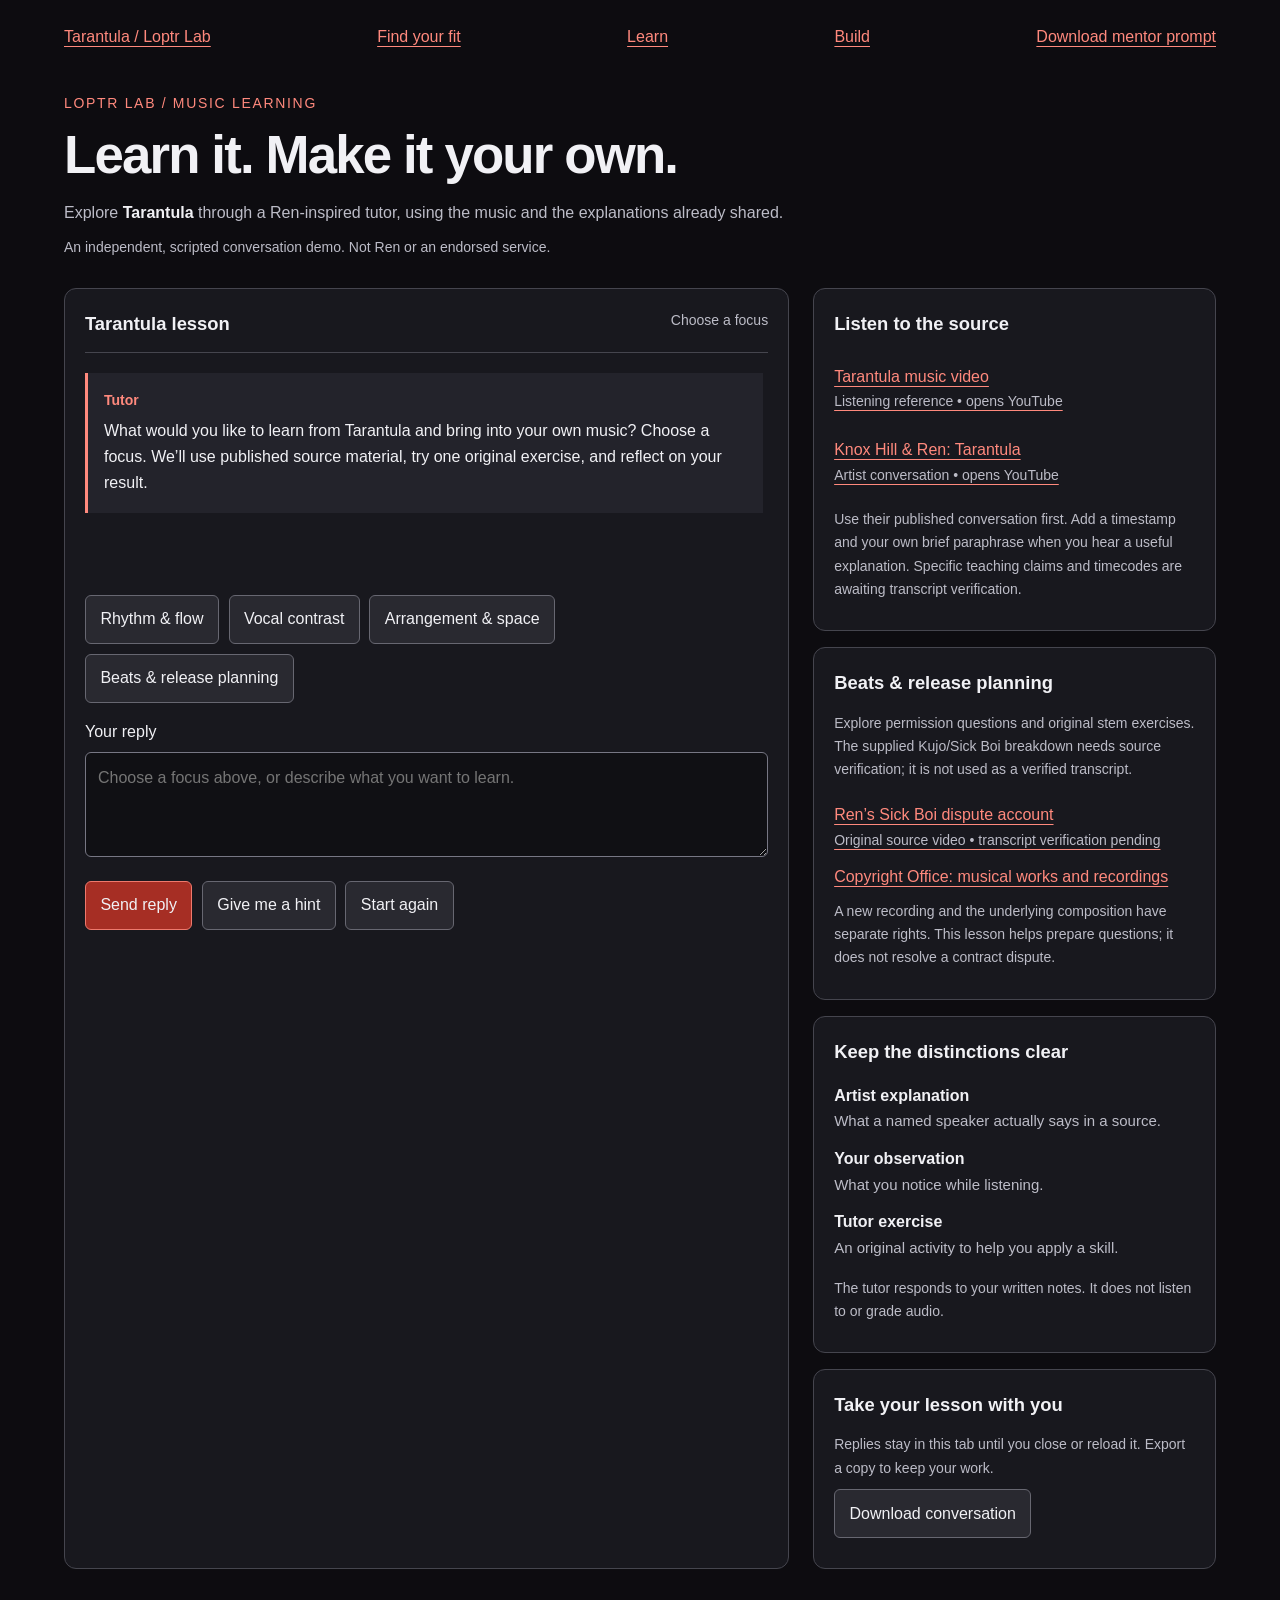
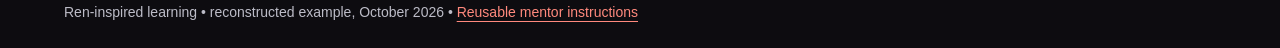
==== tutor.html @ 34925790 "Add Ren-inspired conversational tutor to existing Tarantula learning site" ====
<!doctype html>
<html lang="en"><head><meta charset="utf-8"><meta name="viewport" content="width=device-width,initial-scale=1"><title>Tarantula • Ren-inspired music tutor</title><link rel="stylesheet" href="tutor.css"><script src="tutor.js" defer></script></head>
<body><a class="skip" href="#conversation">Skip to lesson</a><main>
<nav aria-label="Project navigation"><a href="index.html">Tarantula / Loptr Lab</a><a href="index.html#find-fit">Find your fit</a><a href="index.html#learn">Learn</a><a href="index.html#build">Build</a><a href="mentor-prompt.md" download>Download mentor prompt</a></nav>
<header><p class="eyebrow">LOPTR LAB / MUSIC LEARNING</p><h1>Learn it. Make it your own.</h1><p>Explore <strong>Tarantula</strong> through a Ren-inspired tutor, using the music and the explanations already shared.</p><p class="small">An independent, scripted conversation demo. Not Ren or an endorsed service.</p></header>
<div class="layout"><section class="studio" aria-labelledby="lesson-title"><div class="lesson-head"><h2 id="lesson-title">Tarantula lesson</h2><span id="progress">Choose a focus</span></div>
<div id="conversation" role="log" aria-label="Tutor conversation" aria-live="polite" aria-relevant="additions" tabindex="0"></div>
<div id="choices" aria-label="Suggested responses"></div>
<form id="reply-form"><label for="reply">Your reply</label><textarea id="reply" rows="3" maxlength="1200" placeholder="Choose a focus above, or describe what you want to learn."></textarea><div class="controls"><button type="submit" id="send">Send reply</button><button type="button" id="hint">Give me a hint</button><button type="button" id="restart">Start again</button></div><p id="status" role="status" class="small"></p></form>
<noscript><p>Enable JavaScript for the guided conversation, or <a href="mentor-prompt.md">read the complete mentor prompt</a>.</p></noscript></section>
<aside><section><h2>Listen to the source</h2><a class="source" href="https://www.youtube.com/watch?v=0DTrjpIb4QI" target="_blank" rel="noopener">Tarantula music video <span>Listening reference • opens YouTube</span></a><a class="source" href="https://www.youtube.com/watch?v=8t4wisfnf4M" target="_blank" rel="noopener">Knox Hill &amp; Ren: Tarantula <span>Artist conversation • opens YouTube</span></a><p class="small">Use their published conversation first. Add a timestamp and your own brief paraphrase when you hear a useful explanation. Specific teaching claims and timecodes are awaiting transcript verification.</p></section>
<section><h2>Beats &amp; release planning</h2><p class="small">Explore permission questions and original stem exercises. The supplied Kujo/Sick Boi breakdown needs source verification; it is not used as a verified transcript.</p><a class="source" href="https://www.youtube-nocookie.com/embed/K72abdMZbGA" target="_blank" rel="noopener">Ren’s Sick Boi dispute account<span>Original source video • transcript verification pending</span></a><a href="https://www.copyright.gov/engage/musicians/" target="_blank" rel="noopener">Copyright Office: musical works and recordings</a><p class="small">A new recording and the underlying composition have separate rights. This lesson helps prepare questions; it does not resolve a contract dispute.</p></section><section><h2>Keep the distinctions clear</h2><dl><dt>Artist explanation</dt><dd>What a named speaker actually says in a source.</dd><dt>Your observation</dt><dd>What you notice while listening.</dd><dt>Tutor exercise</dt><dd>An original activity to help you apply a skill.</dd></dl><p class="small">The tutor responds to your written notes. It does not listen to or grade audio.</p></section>
<section><h2>Take your lesson with you</h2><p class="small">Replies stay in this tab until you close or reload it. Export a copy to keep your work.</p><button type="button" id="export">Download conversation</button><p id="export-status" role="status" class="small"></p></section></aside></div>
<footer>Ren-inspired learning • reconstructed example, October 2026 • <a href="mentor-prompt.md">Reusable mentor instructions</a></footer></main></body></html>
---- tutor.css ----
:root{color-scheme:dark;--bg:#0d0c10;--surface:#18181e;--line:#45454e;--text:#f1f1f5;--muted:#bcbcc7;--accent:#ff897d}*{box-sizing:border-box}body{margin:0;background:var(--bg);color:var(--text);font:1rem/1.65 -apple-system,BlinkMacSystemFont,'Segoe UI',sans-serif}main{max-width:1200px;margin:auto;padding:1.5rem}a{color:var(--accent);text-underline-offset:4px}nav{display:flex;flex-wrap:wrap;justify-content:space-between;gap:1rem}header{padding:2rem 0 1.2rem;max-width:780px}h1{font-size:clamp(2rem,5vw,3.3rem);line-height:1.12;letter-spacing:-.035em;margin:.6rem 0 1rem}h2{font-size:1.15rem;margin:0 0 .8rem}p{margin:.6rem 0;color:var(--muted)}strong{color:var(--text)}.eyebrow{color:var(--accent);font-size:.875rem;letter-spacing:.12em}.small{font-size:.875rem}.layout{display:grid;grid-template-columns:minmax(0,1.8fr) minmax(250px,1fr);gap:1.5rem}.studio,aside section{border:1px solid var(--line);background:var(--surface);border-radius:12px;padding:1.25rem;min-width:0}.lesson-head{display:flex;flex-wrap:wrap;gap:.5rem;justify-content:space-between;border-bottom:1px solid var(--line);margin-bottom:1rem}.lesson-head span{font-size:.875rem;color:var(--muted)}#conversation{display:flex;flex-direction:column;gap:1rem;max-height:510px;min-height:210px;overflow:auto;padding:.25rem .35rem .5rem 0;scroll-margin:1rem}.message{padding:1rem;border-left:3px solid var(--accent);background:#23232b;white-space:pre-wrap;overflow-wrap:anywhere}.message.student{background:#302024;border-color:#bb7371;align-self:flex-end;max-width:92%}.speaker{display:block;font-weight:650;font-size:.875rem;color:var(--accent);margin-bottom:.35rem}.student .speaker{color:#f4bcb7}#choices,.controls{display:flex;flex-wrap:wrap;gap:.6rem;margin:1rem 0}button{font:inherit;cursor:pointer;border-radius:6px;border:1px solid #676771;padding:.65rem .9rem;background:#292930;color:var(--text);min-height:44px}button:hover{background:#3a3035}#send{background:#a62e24;border-color:#ee796d}button:disabled{opacity:.6;cursor:default}label{display:block;margin-bottom:.4rem}textarea{width:100%;font:inherit;background:#101014;border:1px solid #777784;border-radius:6px;color:var(--text);padding:.75rem;resize:vertical}a:focus-visible,button:focus-visible,textarea:focus-visible,#conversation:focus-visible{outline:3px solid #ffc0b8;outline-offset:4px}aside{display:flex;flex-direction:column;gap:1rem}.source{display:block;padding:.75rem 0}.source span{display:block;color:var(--muted);font-size:.875rem}dt{font-weight:650;margin-top:.75rem}dd{margin:0;color:var(--muted);font-size:.9375rem}footer{margin-top:2rem;font-size:.875rem;color:var(--muted)}.skip{position:absolute;left:-9999px}.skip:focus{left:1rem;top:1rem;background:var(--bg);padding:1rem;z-index:2}@media(max-width:780px){main{padding:1rem}.layout{grid-template-columns:1fr}header{padding-top:1.2rem}#conversation{max-height:450px}.studio,aside section{padding:1rem}}
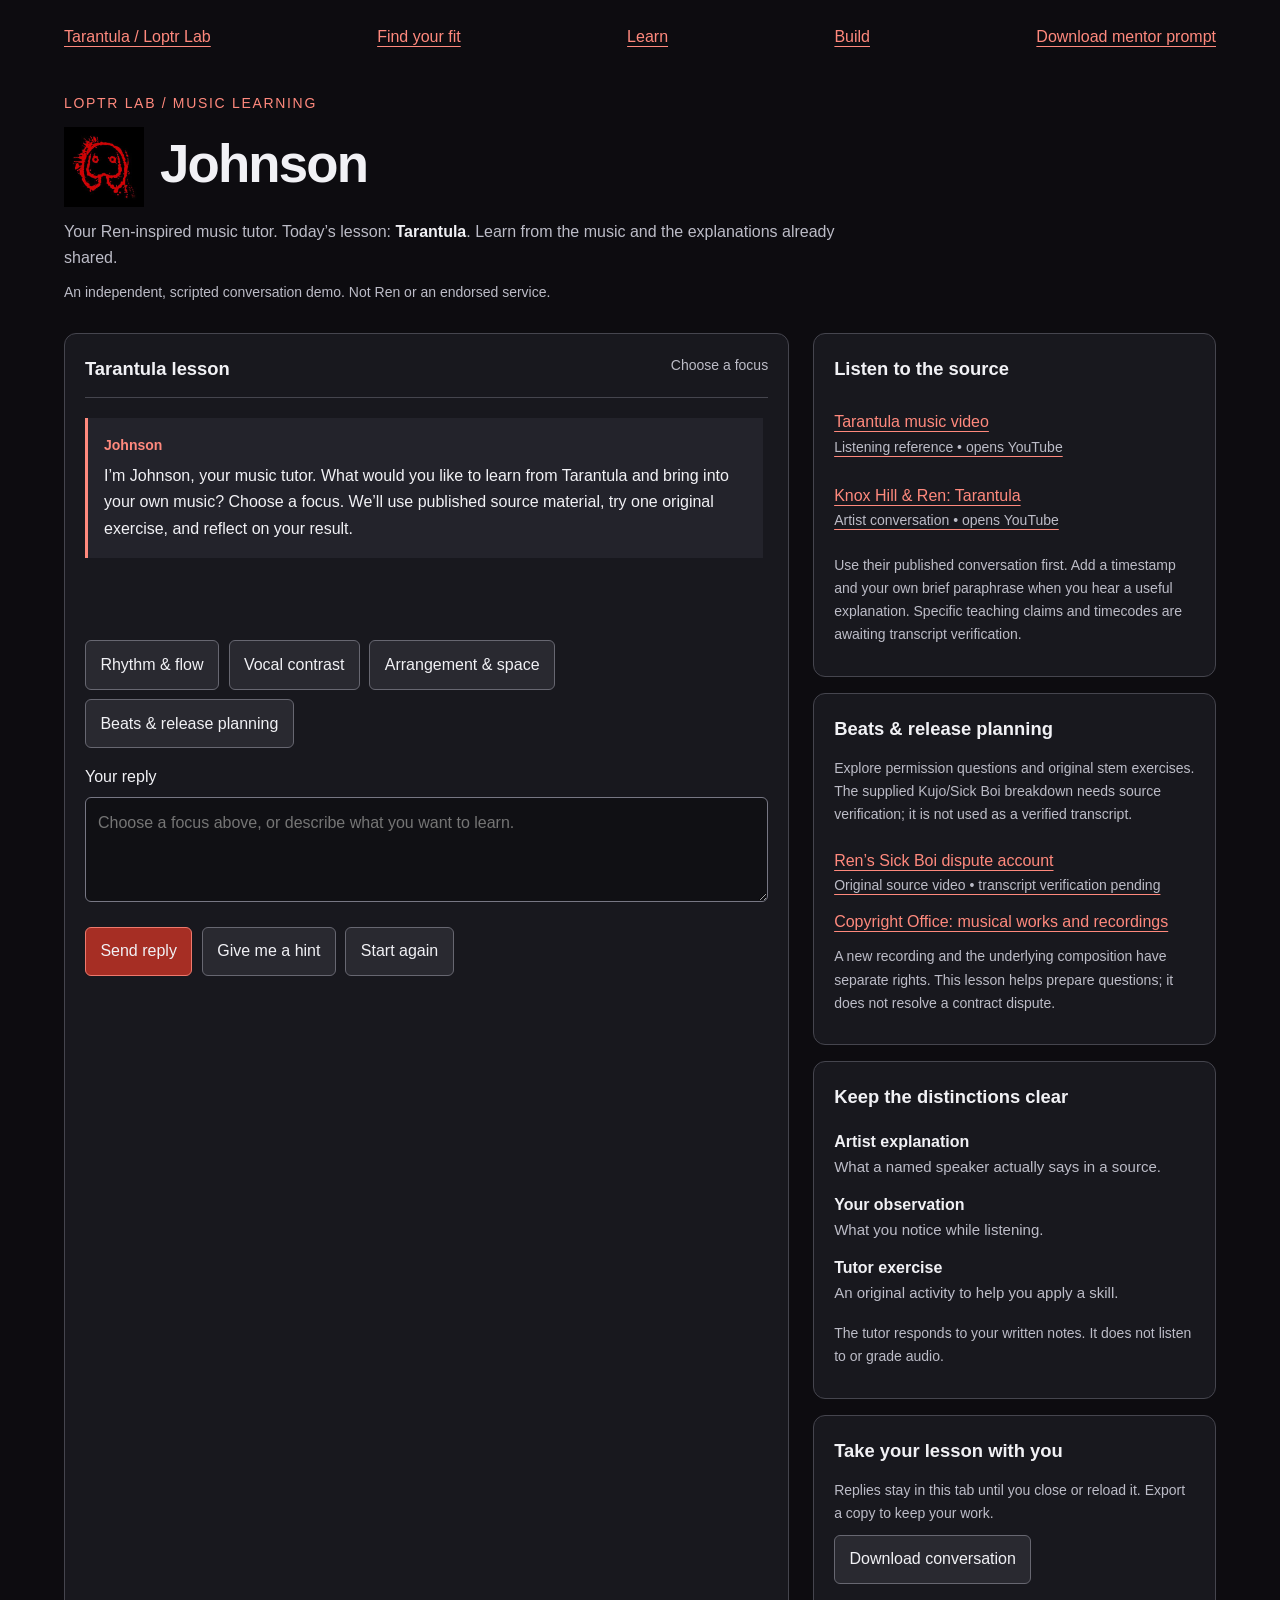
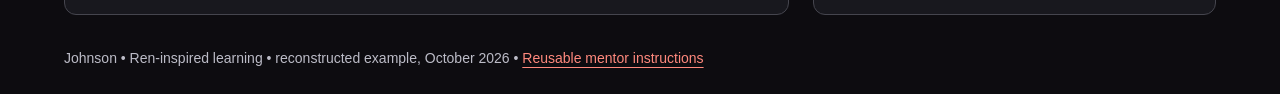
==== commit 62c2826b: "Name music tutor Johnson and add supplied rabbit emblem" ====
--- a/tutor.html
+++ b/tutor.html
@@ -1,14 +1,14 @@
 <!doctype html>
-<html lang="en"><head><meta charset="utf-8"><meta name="viewport" content="width=device-width,initial-scale=1"><title>Tarantula • Ren-inspired music tutor</title><link rel="stylesheet" href="tutor.css"><script src="tutor.js" defer></script></head>
+<html lang="en"><head><meta charset="utf-8"><meta name="viewport" content="width=device-width,initial-scale=1"><title>Johnson • Tarantula music lesson</title><link rel="stylesheet" href="tutor.css"><script src="tutor.js" defer></script></head>
 <body><a class="skip" href="#conversation">Skip to lesson</a><main>
 <nav aria-label="Project navigation"><a href="index.html">Tarantula / Loptr Lab</a><a href="index.html#find-fit">Find your fit</a><a href="index.html#learn">Learn</a><a href="index.html#build">Build</a><a href="mentor-prompt.md" download>Download mentor prompt</a></nav>
-<header><p class="eyebrow">LOPTR LAB / MUSIC LEARNING</p><h1>Learn it. Make it your own.</h1><p>Explore <strong>Tarantula</strong> through a Ren-inspired tutor, using the music and the explanations already shared.</p><p class="small">An independent, scripted conversation demo. Not Ren or an endorsed service.</p></header>
+<header><p class="eyebrow">LOPTR LAB / MUSIC LEARNING</p><div style="display:flex;align-items:center;gap:1rem;flex-wrap:wrap"><img src="assets/johnson.jpeg" alt="Johnson’s red rabbit emblem" width="80" height="80"><h1>Johnson</h1></div><p>Your Ren-inspired music tutor. Today’s lesson: <strong>Tarantula</strong>. Learn from the music and the explanations already shared.</p><p class="small">An independent, scripted conversation demo. Not Ren or an endorsed service.</p></header>
 <div class="layout"><section class="studio" aria-labelledby="lesson-title"><div class="lesson-head"><h2 id="lesson-title">Tarantula lesson</h2><span id="progress">Choose a focus</span></div>
-<div id="conversation" role="log" aria-label="Tutor conversation" aria-live="polite" aria-relevant="additions" tabindex="0"></div>
+<div id="conversation" role="log" aria-label="Conversation with Johnson" aria-live="polite" aria-relevant="additions" tabindex="0"></div>
 <div id="choices" aria-label="Suggested responses"></div>
 <form id="reply-form"><label for="reply">Your reply</label><textarea id="reply" rows="3" maxlength="1200" placeholder="Choose a focus above, or describe what you want to learn."></textarea><div class="controls"><button type="submit" id="send">Send reply</button><button type="button" id="hint">Give me a hint</button><button type="button" id="restart">Start again</button></div><p id="status" role="status" class="small"></p></form>
 <noscript><p>Enable JavaScript for the guided conversation, or <a href="mentor-prompt.md">read the complete mentor prompt</a>.</p></noscript></section>
 <aside><section><h2>Listen to the source</h2><a class="source" href="https://www.youtube.com/watch?v=0DTrjpIb4QI" target="_blank" rel="noopener">Tarantula music video <span>Listening reference • opens YouTube</span></a><a class="source" href="https://www.youtube.com/watch?v=8t4wisfnf4M" target="_blank" rel="noopener">Knox Hill &amp; Ren: Tarantula <span>Artist conversation • opens YouTube</span></a><p class="small">Use their published conversation first. Add a timestamp and your own brief paraphrase when you hear a useful explanation. Specific teaching claims and timecodes are awaiting transcript verification.</p></section>
 <section><h2>Beats &amp; release planning</h2><p class="small">Explore permission questions and original stem exercises. The supplied Kujo/Sick Boi breakdown needs source verification; it is not used as a verified transcript.</p><a class="source" href="https://www.youtube-nocookie.com/embed/K72abdMZbGA" target="_blank" rel="noopener">Ren’s Sick Boi dispute account<span>Original source video • transcript verification pending</span></a><a href="https://www.copyright.gov/engage/musicians/" target="_blank" rel="noopener">Copyright Office: musical works and recordings</a><p class="small">A new recording and the underlying composition have separate rights. This lesson helps prepare questions; it does not resolve a contract dispute.</p></section><section><h2>Keep the distinctions clear</h2><dl><dt>Artist explanation</dt><dd>What a named speaker actually says in a source.</dd><dt>Your observation</dt><dd>What you notice while listening.</dd><dt>Tutor exercise</dt><dd>An original activity to help you apply a skill.</dd></dl><p class="small">The tutor responds to your written notes. It does not listen to or grade audio.</p></section>
 <section><h2>Take your lesson with you</h2><p class="small">Replies stay in this tab until you close or reload it. Export a copy to keep your work.</p><button type="button" id="export">Download conversation</button><p id="export-status" role="status" class="small"></p></section></aside></div>
-<footer>Ren-inspired learning • reconstructed example, October 2026 • <a href="mentor-prompt.md">Reusable mentor instructions</a></footer></main></body></html>
+<footer>Johnson • Ren-inspired learning • reconstructed example, October 2026 • <a href="mentor-prompt.md">Reusable mentor instructions</a></footer></main></body></html>
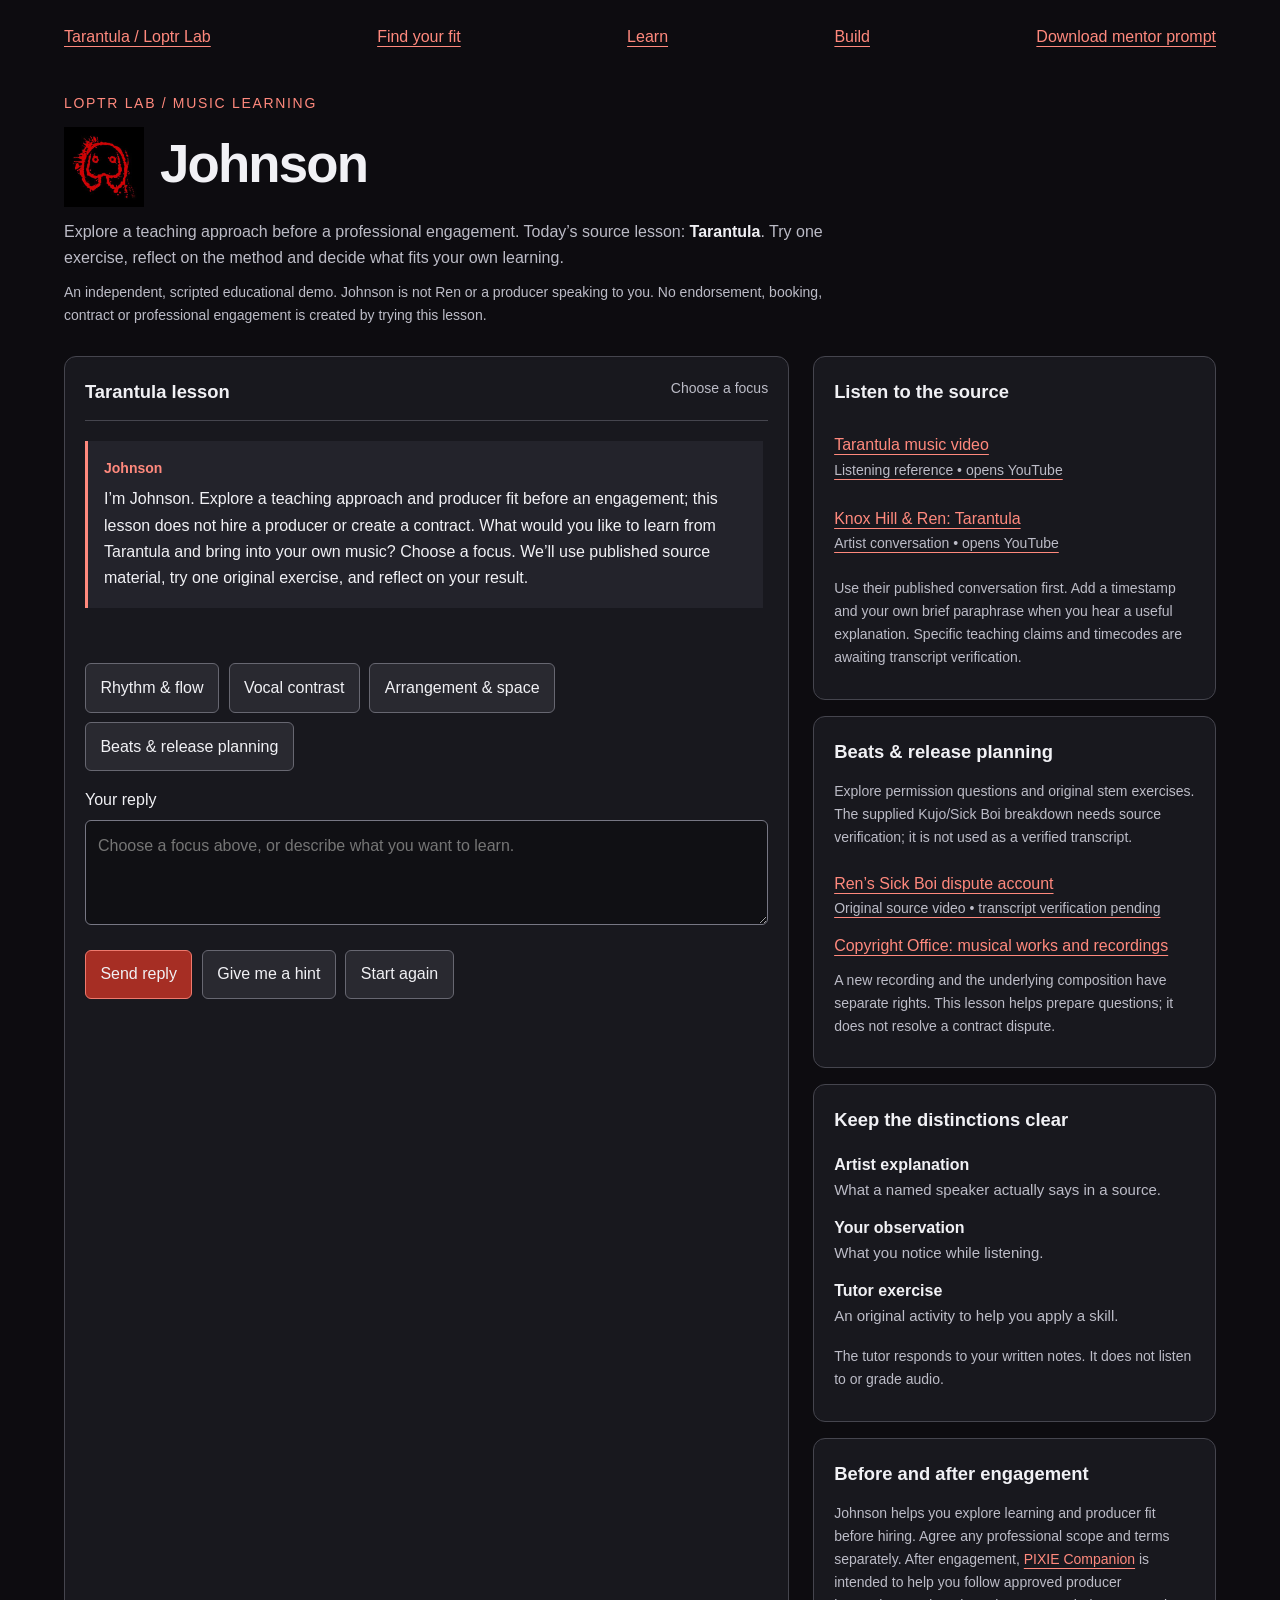
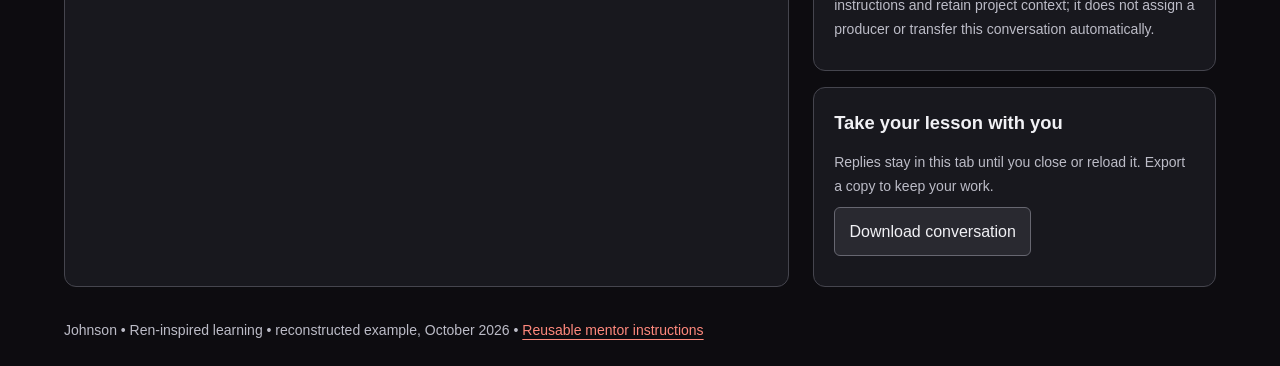
==== commit 2030367f: "Clarify Johnson pre-hire learning and producer-fit role" ====
--- a/tutor.html
+++ b/tutor.html
@@ -1,8 +1,8 @@
 <!doctype html>
-<html lang="en"><head><meta charset="utf-8"><meta name="viewport" content="width=device-width,initial-scale=1"><title>Johnson • Tarantula music lesson</title><link rel="stylesheet" href="tutor.css"><script src="tutor.js" defer></script></head>
+<html lang="en"><head><meta charset="utf-8"><meta name="viewport" content="width=device-width,initial-scale=1"><title>Johnson • Explore learning and producer fit</title><link rel="stylesheet" href="tutor.css"><script src="tutor.js" defer></script></head>
 <body><a class="skip" href="#conversation">Skip to lesson</a><main>
 <nav aria-label="Project navigation"><a href="index.html">Tarantula / Loptr Lab</a><a href="index.html#find-fit">Find your fit</a><a href="index.html#learn">Learn</a><a href="index.html#build">Build</a><a href="mentor-prompt.md" download>Download mentor prompt</a></nav>
-<header><p class="eyebrow">LOPTR LAB / MUSIC LEARNING</p><div style="display:flex;align-items:center;gap:1rem;flex-wrap:wrap"><img src="assets/johnson.jpeg" alt="Johnson’s red rabbit emblem" width="80" height="80"><h1>Johnson</h1></div><p>Your Ren-inspired music tutor. Today’s lesson: <strong>Tarantula</strong>. Learn from the music and the explanations already shared.</p><p class="small">An independent, scripted conversation demo. Not Ren or an endorsed service.</p></header>
+<header><p class="eyebrow">LOPTR LAB / MUSIC LEARNING</p><div style="display:flex;align-items:center;gap:1rem;flex-wrap:wrap"><img src="assets/johnson.jpeg" alt="Johnson’s red rabbit emblem" width="80" height="80"><h1>Johnson</h1></div><p>Explore a teaching approach before a professional engagement. Today’s source lesson: <strong>Tarantula</strong>. Try one exercise, reflect on the method and decide what fits your own learning.</p><p class="small">An independent, scripted educational demo. Johnson is not Ren or a producer speaking to you. No endorsement, booking, contract or professional engagement is created by trying this lesson.</p></header>
 <div class="layout"><section class="studio" aria-labelledby="lesson-title"><div class="lesson-head"><h2 id="lesson-title">Tarantula lesson</h2><span id="progress">Choose a focus</span></div>
 <div id="conversation" role="log" aria-label="Conversation with Johnson" aria-live="polite" aria-relevant="additions" tabindex="0"></div>
 <div id="choices" aria-label="Suggested responses"></div>
@@ -10,5 +10,5 @@
 <noscript><p>Enable JavaScript for the guided conversation, or <a href="mentor-prompt.md">read the complete mentor prompt</a>.</p></noscript></section>
 <aside><section><h2>Listen to the source</h2><a class="source" href="https://www.youtube.com/watch?v=0DTrjpIb4QI" target="_blank" rel="noopener">Tarantula music video <span>Listening reference • opens YouTube</span></a><a class="source" href="https://www.youtube.com/watch?v=8t4wisfnf4M" target="_blank" rel="noopener">Knox Hill &amp; Ren: Tarantula <span>Artist conversation • opens YouTube</span></a><p class="small">Use their published conversation first. Add a timestamp and your own brief paraphrase when you hear a useful explanation. Specific teaching claims and timecodes are awaiting transcript verification.</p></section>
 <section><h2>Beats &amp; release planning</h2><p class="small">Explore permission questions and original stem exercises. The supplied Kujo/Sick Boi breakdown needs source verification; it is not used as a verified transcript.</p><a class="source" href="https://www.youtube-nocookie.com/embed/K72abdMZbGA" target="_blank" rel="noopener">Ren’s Sick Boi dispute account<span>Original source video • transcript verification pending</span></a><a href="https://www.copyright.gov/engage/musicians/" target="_blank" rel="noopener">Copyright Office: musical works and recordings</a><p class="small">A new recording and the underlying composition have separate rights. This lesson helps prepare questions; it does not resolve a contract dispute.</p></section><section><h2>Keep the distinctions clear</h2><dl><dt>Artist explanation</dt><dd>What a named speaker actually says in a source.</dd><dt>Your observation</dt><dd>What you notice while listening.</dd><dt>Tutor exercise</dt><dd>An original activity to help you apply a skill.</dd></dl><p class="small">The tutor responds to your written notes. It does not listen to or grade audio.</p></section>
-<section><h2>Take your lesson with you</h2><p class="small">Replies stay in this tab until you close or reload it. Export a copy to keep your work.</p><button type="button" id="export">Download conversation</button><p id="export-status" role="status" class="small"></p></section></aside></div>
+<section><h2>Before and after engagement</h2><p class="small">Johnson helps you explore learning and producer fit before hiring. Agree any professional scope and terms separately. After engagement, <a href="https://pixie-project-companion-production.up.railway.app/">PIXIE Companion</a> is intended to help you follow approved producer instructions and retain project context; it does not assign a producer or transfer this conversation automatically.</p></section><section><h2>Take your lesson with you</h2><p class="small">Replies stay in this tab until you close or reload it. Export a copy to keep your work.</p><button type="button" id="export">Download conversation</button><p id="export-status" role="status" class="small"></p></section></aside></div>
 <footer>Johnson • Ren-inspired learning • reconstructed example, October 2026 • <a href="mentor-prompt.md">Reusable mentor instructions</a></footer></main></body></html>
